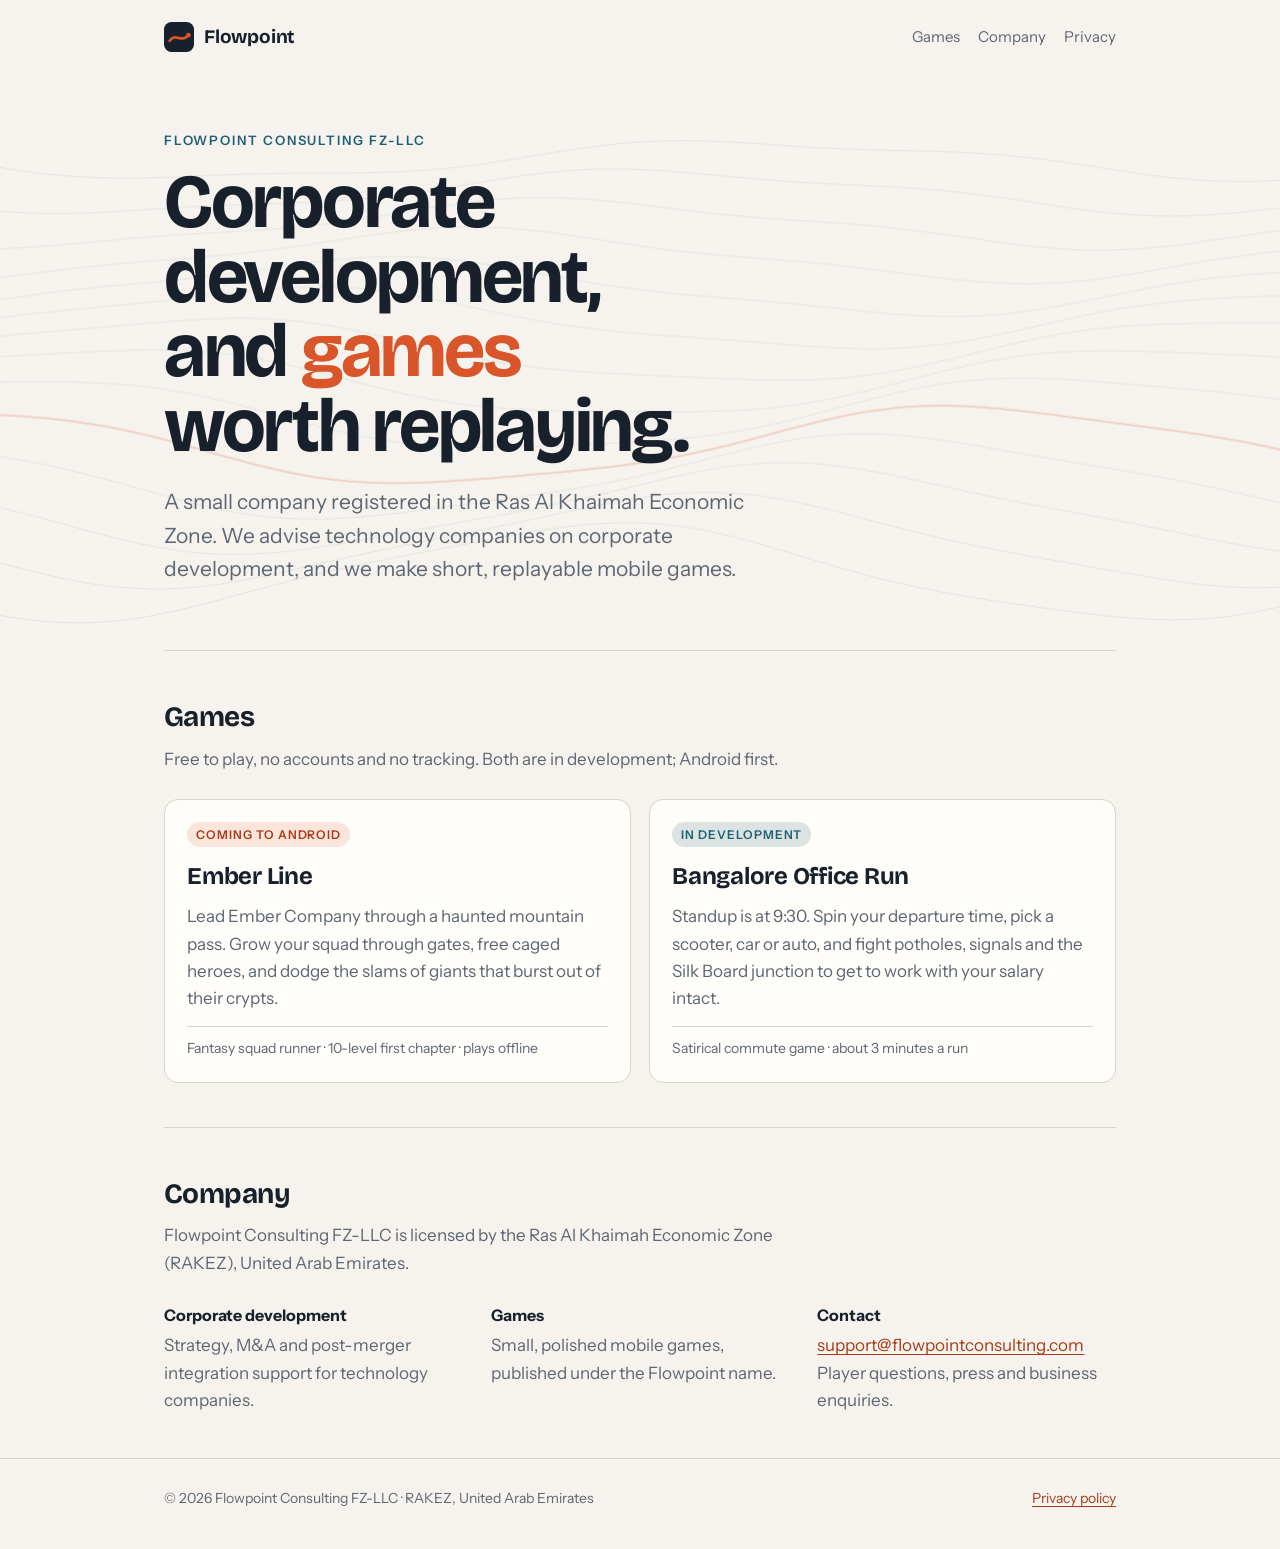
==== index.html @ 22d5f494 "Flowpoint Consulting website: home page and games privacy policy Co-Authored-By: Claude Opus 5.5 <no" ====
<!doctype html>
<html lang="en">
<head>
<meta charset="utf-8">
<meta name="viewport" content="width=device-width,initial-scale=1,viewport-fit=cover">
<title>Flowpoint Consulting</title>
<meta name="description" content="Flowpoint Consulting FZ-LLC: corporate development advisory and the publisher of the mobile games Ember Line and Bangalore Office Run.">
<link rel="preconnect" href="https://fonts.googleapis.com"><link rel="preconnect" href="https://fonts.gstatic.com" crossorigin>
<link rel="stylesheet" href="https://fonts.googleapis.com/css2?family=Bricolage+Grotesque:opsz,wght@12..96,600;12..96,700&family=Instrument+Sans:wght@400;600&display=swap">
<link rel="stylesheet" href="style.css">
<link rel="icon" href="data:image/svg+xml,%3Csvg xmlns='http://www.w3.org/2000/svg' viewBox='0 0 32 32'%3E%3Crect width='32' height='32' rx='8' fill='%2318202b'/%3E%3Cpath d='M6 20c6-9 12 3 20-6' stroke='%23d9562b' stroke-width='3' fill='none' stroke-linecap='round'/%3E%3Ccircle cx='26' cy='14' r='2.5' fill='%23d9562b'/%3E%3C/svg%3E">
</head>
<body>
<div class="wrap">
  <header class="top">
    <a class="mark" href="./" aria-label="Flowpoint Consulting home">
      <svg width="30" height="30" viewBox="0 0 32 32" aria-hidden="true"><rect width="32" height="32" rx="8" fill="currentColor"/><path d="M6 20c6-9 12 3 20-6" stroke="#d9562b" stroke-width="3" fill="none" stroke-linecap="round"/><circle cx="26" cy="14" r="2.5" fill="#d9562b"/></svg>
      Flowpoint
    </a>
    <nav><a href="#games">Games</a><a class="opt" href="#company">Company</a><a href="privacy.html">Privacy</a></nav>
  </header>
</div>

<div class="hero">
  <canvas id="flow" aria-hidden="true"></canvas>
  <div class="wrap inner">
    <p class="kicker">Flowpoint Consulting FZ-LLC</p>
    <h1>Corporate development, and <em>games</em> worth replaying.</h1>
    <p class="lead">A small company registered in the Ras Al Khaimah Economic Zone. We advise technology companies on corporate development, and we make short, replayable mobile games.</p>
  </div>
</div>

<div class="wrap">
  <section id="games">
    <h2>Games</h2>
    <p class="sub">Free to play, no accounts and no tracking. Both are in development; Android first.</p>
    <div class="games">
      <article class="game">
        <span class="tag">Coming to Android</span>
        <h3>Ember Line</h3>
        <p>Lead Ember Company through a haunted mountain pass. Grow your squad through gates, free caged heroes, and dodge the slams of giants that burst out of their crypts.</p>
        <p class="facts">Fantasy squad runner · 10-level first chapter · plays offline</p>
      </article>
      <article class="game">
        <span class="tag dev">In development</span>
        <h3>Bangalore Office Run</h3>
        <p>Standup is at 9:30. Spin your departure time, pick a scooter, car or auto, and fight potholes, signals and the Silk Board junction to get to work with your salary intact.</p>
        <p class="facts">Satirical commute game · about 3 minutes a run</p>
      </article>
    </div>
  </section>

  <section id="company">
    <h2>Company</h2>
    <p class="sub">Flowpoint Consulting FZ-LLC is licensed by the Ras Al Khaimah Economic Zone (RAKEZ), United Arab Emirates.</p>
    <div class="cols">
      <div><h3>Corporate development</h3><p>Strategy, M&amp;A and post-merger integration support for technology companies.</p></div>
      <div><h3>Games</h3><p>Small, polished mobile games, published under the Flowpoint name.</p></div>
      <div><h3>Contact</h3><p><a href="mailto:support@flowpointconsulting.com">support@flowpointconsulting.com</a><br>Player questions, press and business enquiries.</p></div>
    </div>
  </section>
</div>

<footer><div class="wrap"><span>© 2026 Flowpoint Consulting FZ-LLC · RAKEZ, United Arab Emirates</span><span><a href="privacy.html">Privacy policy</a></span></div></footer>

<script>
// Hero background: slow drifting flow lines, the company's mark at scale. Static frame when motion is reduced.
(()=>{const c=document.getElementById('flow');if(!c)return;const g=c.getContext('2d');let w,h,t=0;const dpr=Math.min(2,devicePixelRatio||1);
  const dark=matchMedia('(prefers-color-scheme: dark)').matches,reduce=matchMedia('(prefers-reduced-motion: reduce)').matches;
  function size(){w=c.clientWidth;h=c.clientHeight;c.width=w*dpr;c.height=h*dpr;g.setTransform(dpr,0,0,dpr,0,0);}
  function draw(){g.clearRect(0,0,w,h);for(let i=0;i<14;i++){g.beginPath();const y0=h*(.15+i*.055),amp=18+i*2.2,ph=i*.55+t;
      for(let x=0;x<=w;x+=8){const y=y0+Math.sin(x/170+ph)*amp+Math.sin(x/61+ph*1.7)*4;x?g.lineTo(x,y):g.moveTo(x,y);}
      g.strokeStyle=i===9?(dark?'rgba(255,122,69,.4)':'rgba(217,86,43,.38)'):(dark?'rgba(111,183,204,.18)':'rgba(31,95,115,.16)');g.lineWidth=i===9?2:1;g.stroke();}
    if(!reduce){t+=.004;requestAnimationFrame(draw);}}
  size();addEventListener('resize',size);draw();})();
</script>
</body>
</html>
---- style.css ----
/* Flowpoint Consulting: one studio sheet. Layout: a narrow reading column; the hero is set type over a field of drawn flow lines. */
:root{
  --paper:#f6f3ee; --ink:#18202b; --muted:#5d6672; --rule:#d9d3c8; --card:#fffdf9;
  --ember:#d9562b; --ember-ink:#a63c18; --tide:#1f5f73;
  --display:"Bricolage Grotesque","Avenir Next",system-ui,sans-serif;
  --body:"Instrument Sans","Segoe UI",system-ui,sans-serif;
  color-scheme:light;
}
@media (prefers-color-scheme:dark){:root{--paper:#11161d;--ink:#ece7de;--muted:#9aa3ad;--rule:#2a323c;--card:#161d26;--ember:#ff7a45;--ember-ink:#ff9a6e;--tide:#6fb7cc;color-scheme:dark}}
*{box-sizing:border-box}
html{-webkit-text-size-adjust:100%}
body{margin:0;background:var(--paper);color:var(--ink);font:17px/1.6 var(--body)}
a{color:var(--ember-ink);text-underline-offset:3px}
a:focus-visible{outline:2px solid var(--ember);outline-offset:3px;border-radius:2px}
.wrap{max-width:62rem;margin:0 auto;padding-left:max(20px,env(safe-area-inset-left,0px));padding-right:max(20px,env(safe-area-inset-right,0px))}
header.top{display:flex;justify-content:space-between;align-items:center;padding-block:22px;gap:16px}
.mark{display:flex;align-items:center;gap:10px;font-family:var(--display);font-weight:700;font-size:19px;color:var(--ink);text-decoration:none;letter-spacing:-.01em}
.mark svg{flex:none}
nav{display:flex;gap:18px}
nav a{color:var(--muted);text-decoration:none;font-size:15px}
@media (max-width:420px){nav{gap:14px}nav a{font-size:14px}nav a.opt{display:none}}
nav a:hover{color:var(--ink)}
.hero{position:relative;padding-block:56px 64px;overflow:hidden}
.hero canvas{position:absolute;inset:0;width:100%;height:100%;opacity:.55;pointer-events:none}
.hero .inner{position:relative}
.kicker{font-size:13px;letter-spacing:.14em;text-transform:uppercase;color:var(--tide);font-weight:600;margin:0 0 14px}
h1{font-family:var(--display);font-weight:700;font-size:clamp(40px,7vw,76px);line-height:.98;letter-spacing:-.03em;margin:0;max-width:14ch;text-wrap:balance}
h1 em{font-style:normal;color:var(--ember)}
.lead{font-size:clamp(18px,2.2vw,21px);color:var(--muted);max-width:38rem;margin:22px 0 0}
section{padding-block:44px;border-top:1px solid var(--rule)}
h2{font-family:var(--display);font-size:28px;letter-spacing:-.02em;margin:0 0 6px;text-wrap:balance}
.sub{color:var(--muted);margin:0 0 26px;max-width:40rem}
.games{display:grid;grid-template-columns:repeat(auto-fit,minmax(min(100%,22rem),1fr));gap:18px}
.game{background:var(--card);border:1px solid var(--rule);border-radius:14px;padding:22px;display:grid;gap:8px;align-content:start}
.game .tag{justify-self:start;font-size:12px;font-weight:600;letter-spacing:.08em;text-transform:uppercase;padding:3px 9px;border-radius:999px;background:color-mix(in srgb,var(--ember) 14%,transparent);color:var(--ember-ink)}
.game .tag.dev{background:color-mix(in srgb,var(--tide) 16%,transparent);color:var(--tide)}
.game h3{font-family:var(--display);font-size:24px;margin:2px 0 0;letter-spacing:-.01em}
.game p{margin:0;color:var(--muted)}
.game .facts{font-size:14px;color:var(--muted);border-top:1px solid var(--rule);padding-top:10px;margin-top:6px}
.cols{display:grid;grid-template-columns:repeat(auto-fit,minmax(min(100%,18rem),1fr));gap:28px}
.cols h3{font-size:16px;margin:0 0 4px}
.cols p{margin:0;color:var(--muted)}
footer{border-top:1px solid var(--rule);padding-block:28px 40px;color:var(--muted);font-size:14px}
footer .wrap{display:flex;flex-wrap:wrap;gap:8px 24px;justify-content:space-between}
/* policy page */
.doc{max-width:42rem;padding-block:20px 48px}
.doc h1{font-size:clamp(34px,5vw,48px);max-width:none}
.doc h2{font-size:21px;margin:30px 0 4px}
.doc .meta{color:var(--muted);margin:10px 0 0}
.doc p,.doc li{color:var(--ink)}
.doc table{border-collapse:collapse;width:100%;font-size:15px;margin-top:8px}
.doc th,.doc td{text-align:left;padding:8px 10px;border-bottom:1px solid var(--rule);vertical-align:top}
.doc th{font-weight:600}
@media (prefers-reduced-motion:reduce){.hero canvas{display:none}}
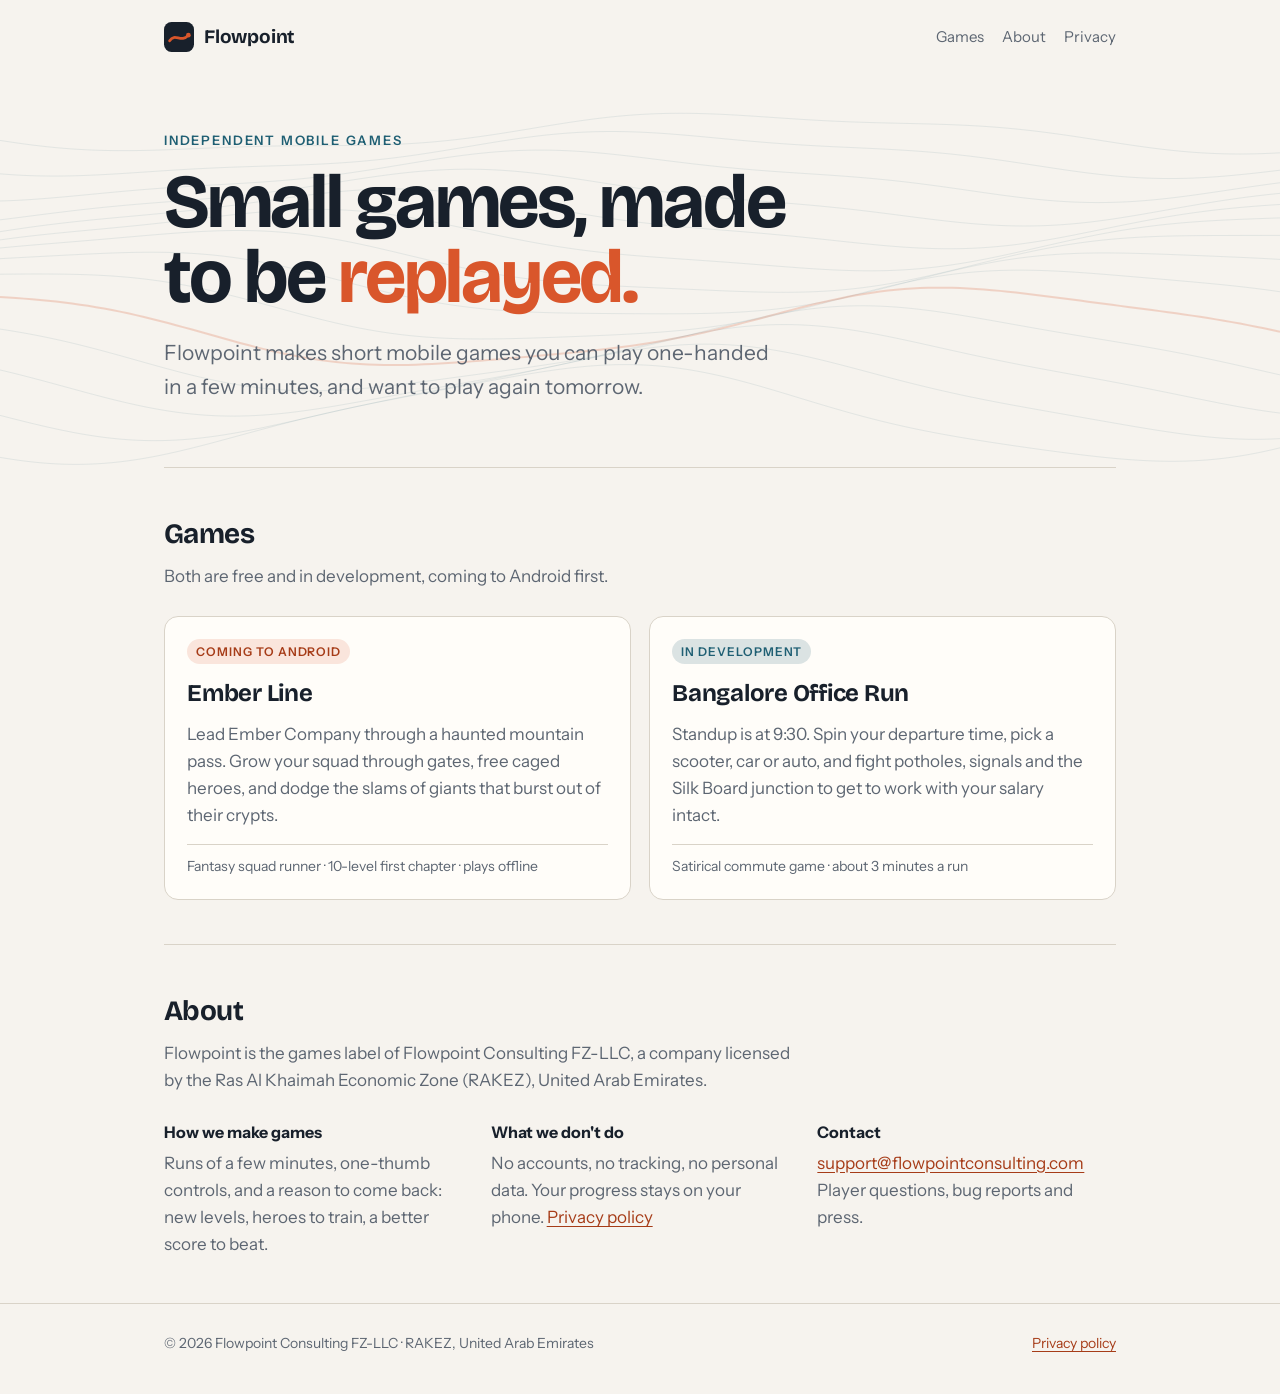
==== commit 3f17a6d3: "Reposition site as a games-only studio; remove advisory references Co-Authored-By: Claude Opus 5.5 <" ====
--- a/index.html
+++ b/index.html
@@ -3,8 +3,8 @@
 <head>
 <meta charset="utf-8">
 <meta name="viewport" content="width=device-width,initial-scale=1,viewport-fit=cover">
-<title>Flowpoint Consulting</title>
-<meta name="description" content="Flowpoint Consulting FZ-LLC: corporate development advisory and the publisher of the mobile games Ember Line and Bangalore Office Run.">
+<title>Flowpoint Games</title>
+<meta name="description" content="Flowpoint is an independent mobile games publisher. Our games: Ember Line and Bangalore Office Run.">
 <link rel="preconnect" href="https://fonts.googleapis.com"><link rel="preconnect" href="https://fonts.gstatic.com" crossorigin>
 <link rel="stylesheet" href="https://fonts.googleapis.com/css2?family=Bricolage+Grotesque:opsz,wght@12..96,600;12..96,700&family=Instrument+Sans:wght@400;600&display=swap">
 <link rel="stylesheet" href="style.css">
@@ -13,27 +13,27 @@
 <body>
 <div class="wrap">
   <header class="top">
-    <a class="mark" href="./" aria-label="Flowpoint Consulting home">
+    <a class="mark" href="./" aria-label="Flowpoint home">
       <svg width="30" height="30" viewBox="0 0 32 32" aria-hidden="true"><rect width="32" height="32" rx="8" fill="currentColor"/><path d="M6 20c6-9 12 3 20-6" stroke="#d9562b" stroke-width="3" fill="none" stroke-linecap="round"/><circle cx="26" cy="14" r="2.5" fill="#d9562b"/></svg>
       Flowpoint
     </a>
-    <nav><a href="#games">Games</a><a class="opt" href="#company">Company</a><a href="privacy.html">Privacy</a></nav>
+    <nav><a href="#games">Games</a><a class="opt" href="#about">About</a><a href="privacy.html">Privacy</a></nav>
   </header>
 </div>
 
 <div class="hero">
   <canvas id="flow" aria-hidden="true"></canvas>
   <div class="wrap inner">
-    <p class="kicker">Flowpoint Consulting FZ-LLC</p>
-    <h1>Corporate development, and <em>games</em> worth replaying.</h1>
-    <p class="lead">A small company registered in the Ras Al Khaimah Economic Zone. We advise technology companies on corporate development, and we make short, replayable mobile games.</p>
+    <p class="kicker">Independent mobile games</p>
+    <h1>Small games, made to be <em>replayed.</em></h1>
+    <p class="lead">Flowpoint makes short mobile games you can play one-handed in a few minutes, and want to play again tomorrow.</p>
   </div>
 </div>
 
 <div class="wrap">
   <section id="games">
     <h2>Games</h2>
-    <p class="sub">Free to play, no accounts and no tracking. Both are in development; Android first.</p>
+    <p class="sub">Both are free and in development, coming to Android first.</p>
     <div class="games">
       <article class="game">
         <span class="tag">Coming to Android</span>
@@ -50,13 +50,13 @@
     </div>
   </section>
 
-  <section id="company">
-    <h2>Company</h2>
-    <p class="sub">Flowpoint Consulting FZ-LLC is licensed by the Ras Al Khaimah Economic Zone (RAKEZ), United Arab Emirates.</p>
+  <section id="about">
+    <h2>About</h2>
+    <p class="sub">Flowpoint is the games label of Flowpoint Consulting FZ-LLC, a company licensed by the Ras Al Khaimah Economic Zone (RAKEZ), United Arab Emirates.</p>
     <div class="cols">
-      <div><h3>Corporate development</h3><p>Strategy, M&amp;A and post-merger integration support for technology companies.</p></div>
-      <div><h3>Games</h3><p>Small, polished mobile games, published under the Flowpoint name.</p></div>
-      <div><h3>Contact</h3><p><a href="mailto:support@flowpointconsulting.com">support@flowpointconsulting.com</a><br>Player questions, press and business enquiries.</p></div>
+      <div><h3>How we make games</h3><p>Runs of a few minutes, one-thumb controls, and a reason to come back: new levels, heroes to train, a better score to beat.</p></div>
+      <div><h3>What we don't do</h3><p>No accounts, no tracking, no personal data. Your progress stays on your phone. <a href="privacy.html">Privacy policy</a></p></div>
+      <div><h3>Contact</h3><p><a href="mailto:support@flowpointconsulting.com">support@flowpointconsulting.com</a><br>Player questions, bug reports and press.</p></div>
     </div>
   </section>
 </div>
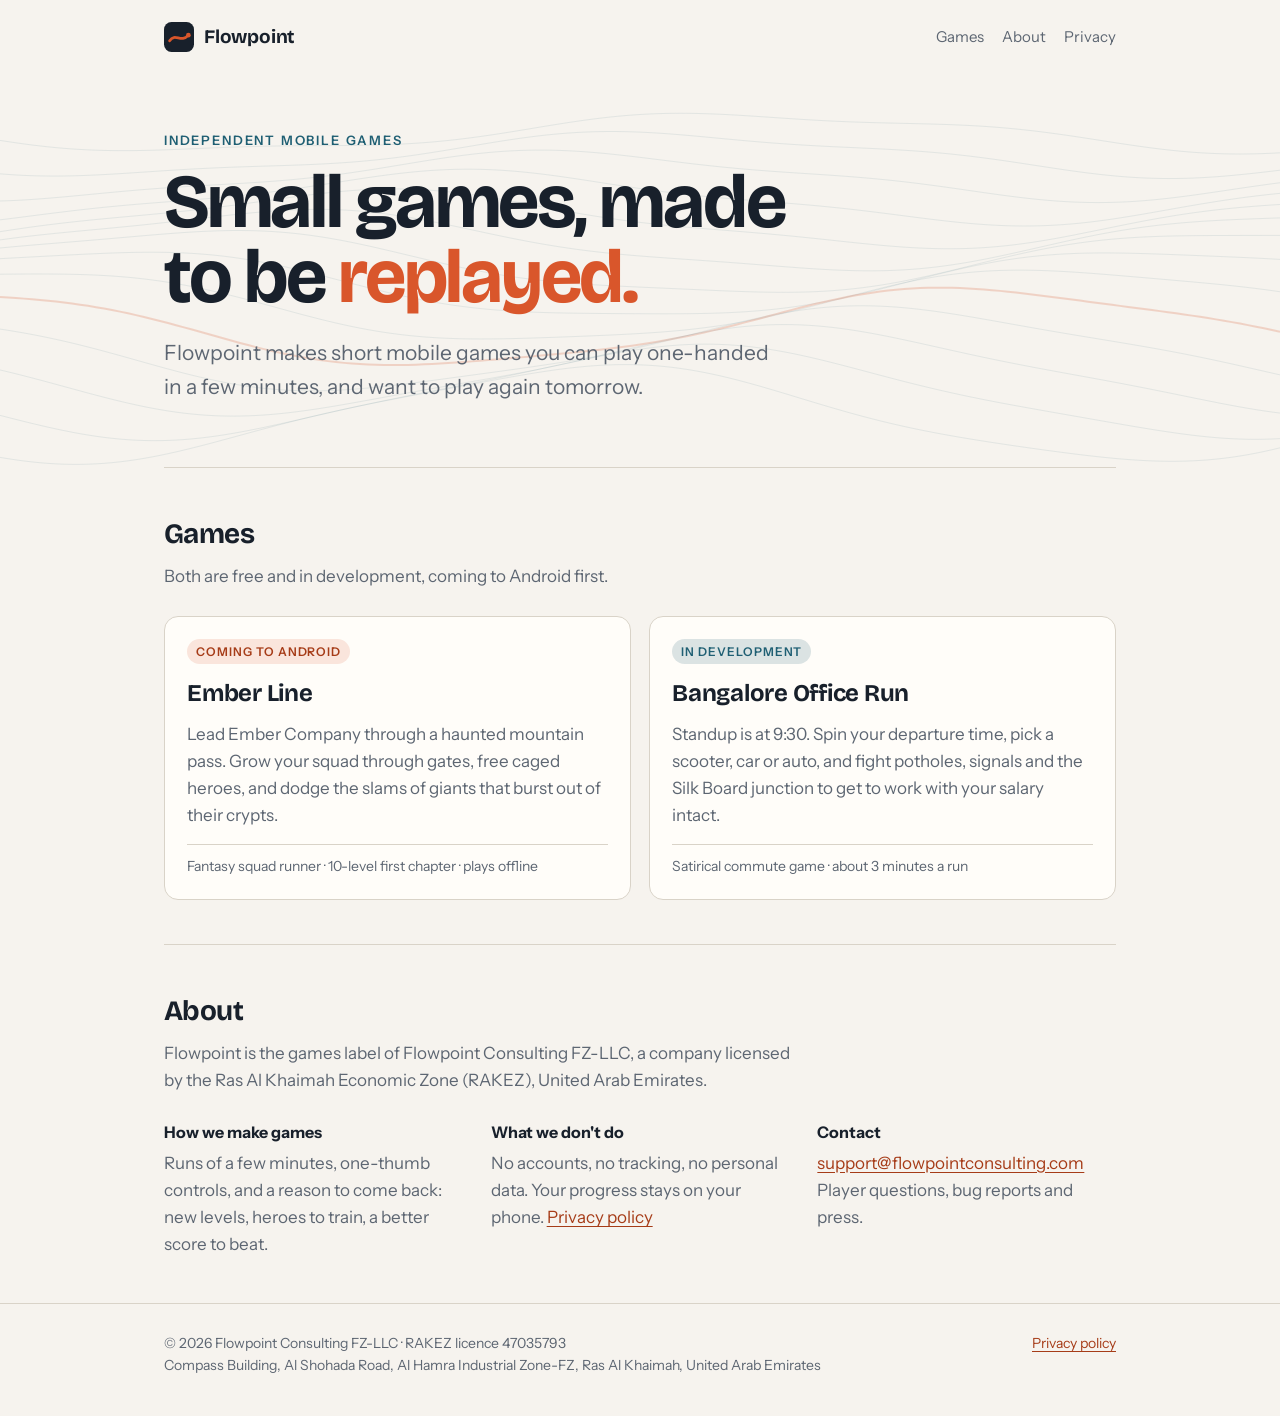
==== commit 0dc9e032: "Add registered address and RAKEZ licence number Co-Authored-By: Claude Opus 5.5 <noreply@anthropic.c" ====
--- a/index.html
+++ b/index.html
@@ -61,7 +61,7 @@
   </section>
 </div>
 
-<footer><div class="wrap"><span>© 2026 Flowpoint Consulting FZ-LLC · RAKEZ, United Arab Emirates</span><span><a href="privacy.html">Privacy policy</a></span></div></footer>
+<footer><div class="wrap"><span>© 2026 Flowpoint Consulting FZ-LLC · RAKEZ licence 47035793<br>Compass Building, Al Shohada Road, Al Hamra Industrial Zone-FZ, Ras Al Khaimah, United Arab Emirates</span><span><a href="privacy.html">Privacy policy</a></span></div></footer>
 
 <script>
 // Hero background: slow drifting flow lines, the company's mark at scale. Static frame when motion is reduced.
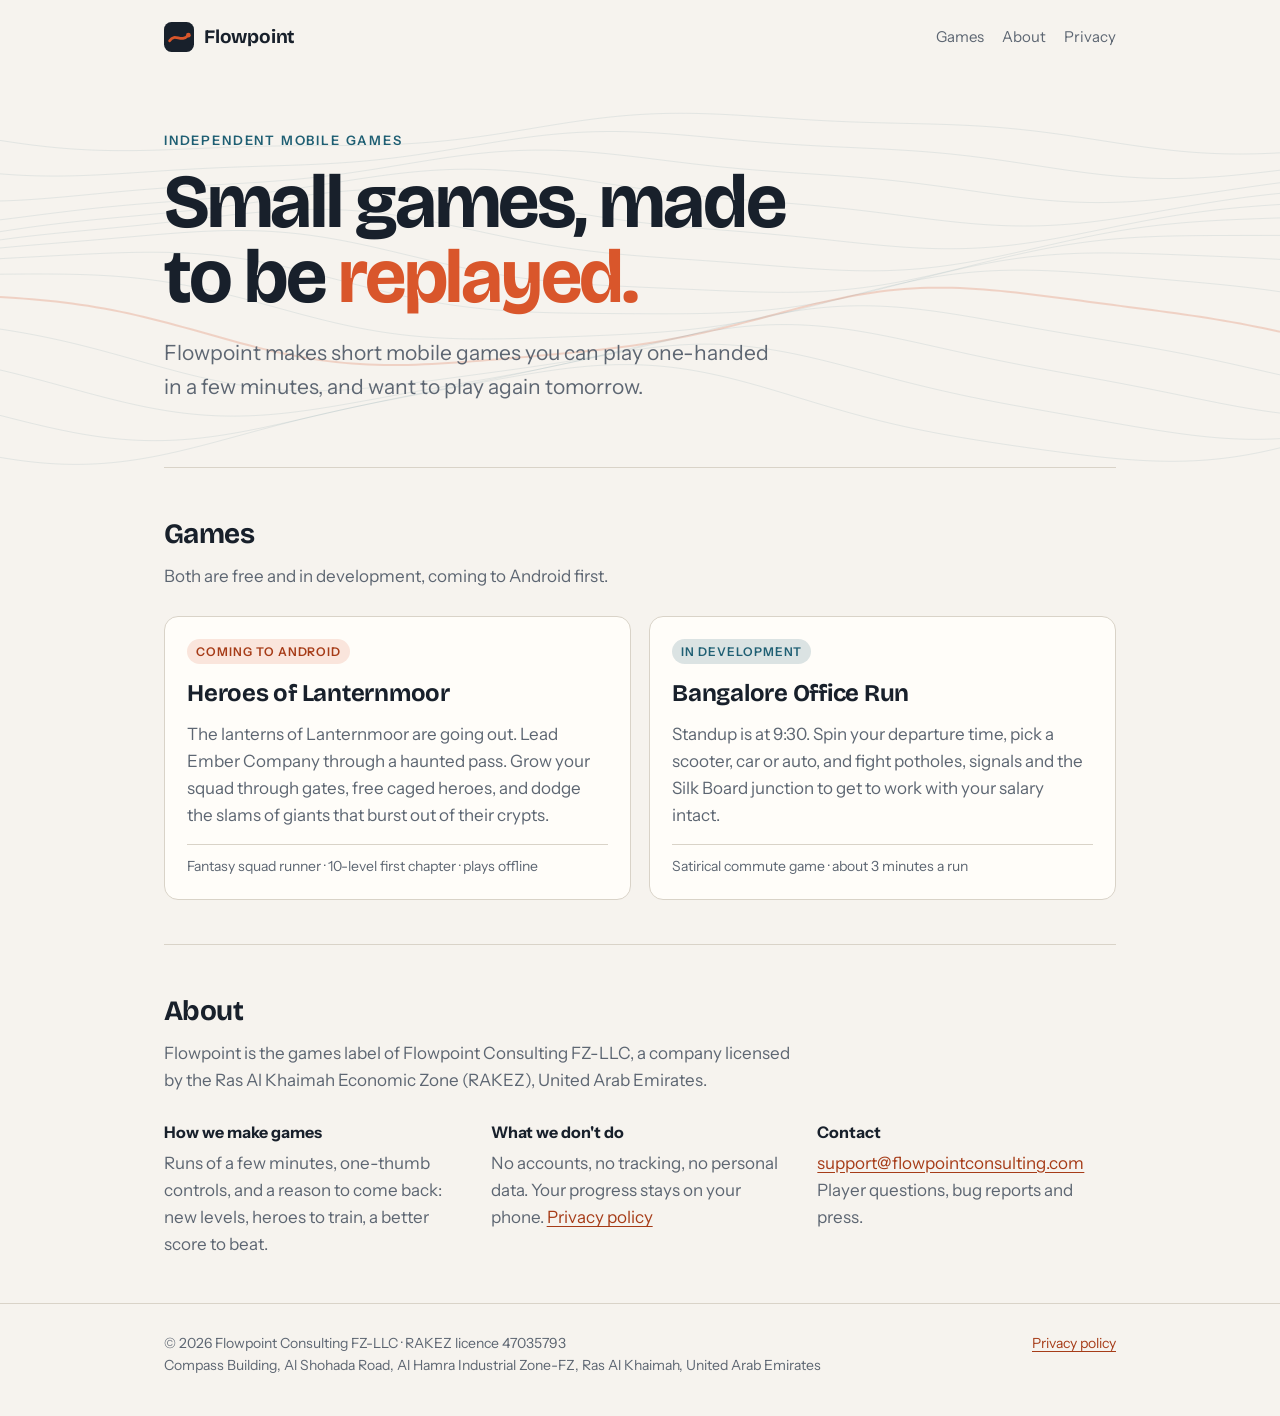
==== commit a021e659: "Rename Ember Line to Heroes of Lanternmoor Co-Authored-By: Claude Opus 5.5 <noreply@anthropic.com> C" ====
--- a/index.html
+++ b/index.html
@@ -4,7 +4,7 @@
 <meta charset="utf-8">
 <meta name="viewport" content="width=device-width,initial-scale=1,viewport-fit=cover">
 <title>Flowpoint Games</title>
-<meta name="description" content="Flowpoint is an independent mobile games publisher. Our games: Ember Line and Bangalore Office Run.">
+<meta name="description" content="Flowpoint is an independent mobile games publisher. Our games: Heroes of Lanternmoor and Bangalore Office Run.">
 <link rel="preconnect" href="https://fonts.googleapis.com"><link rel="preconnect" href="https://fonts.gstatic.com" crossorigin>
 <link rel="stylesheet" href="https://fonts.googleapis.com/css2?family=Bricolage+Grotesque:opsz,wght@12..96,600;12..96,700&family=Instrument+Sans:wght@400;600&display=swap">
 <link rel="stylesheet" href="style.css">
@@ -37,8 +37,8 @@
     <div class="games">
       <article class="game">
         <span class="tag">Coming to Android</span>
-        <h3>Ember Line</h3>
-        <p>Lead Ember Company through a haunted mountain pass. Grow your squad through gates, free caged heroes, and dodge the slams of giants that burst out of their crypts.</p>
+        <h3>Heroes of Lanternmoor</h3>
+        <p>The lanterns of Lanternmoor are going out. Lead Ember Company through a haunted pass. Grow your squad through gates, free caged heroes, and dodge the slams of giants that burst out of their crypts.</p>
         <p class="facts">Fantasy squad runner · 10-level first chapter · plays offline</p>
       </article>
       <article class="game">
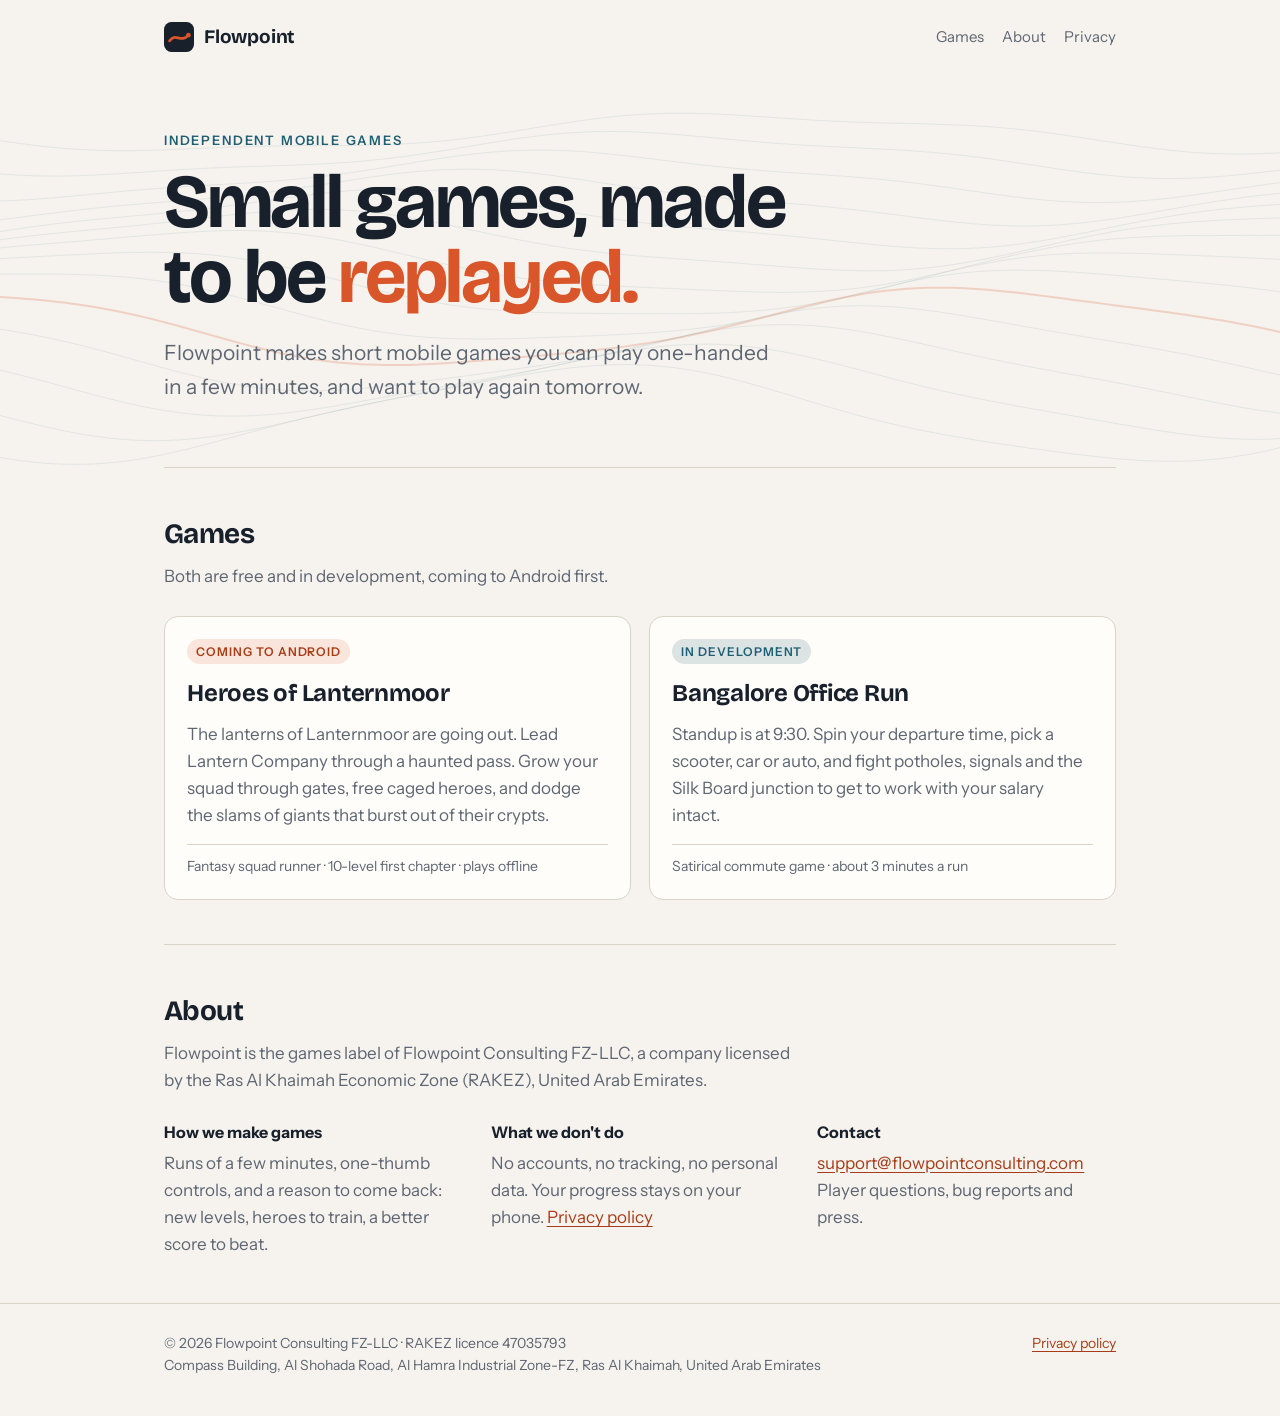
==== commit de846a1f: "Lantern Company Co-Authored-By: Claude Opus 5.5 <noreply@anthropic.com> Claude-Session: https://clau" ====
--- a/index.html
+++ b/index.html
@@ -38,7 +38,7 @@
       <article class="game">
         <span class="tag">Coming to Android</span>
         <h3>Heroes of Lanternmoor</h3>
-        <p>The lanterns of Lanternmoor are going out. Lead Ember Company through a haunted pass. Grow your squad through gates, free caged heroes, and dodge the slams of giants that burst out of their crypts.</p>
+        <p>The lanterns of Lanternmoor are going out. Lead Lantern Company through a haunted pass. Grow your squad through gates, free caged heroes, and dodge the slams of giants that burst out of their crypts.</p>
         <p class="facts">Fantasy squad runner · 10-level first chapter · plays offline</p>
       </article>
       <article class="game">
